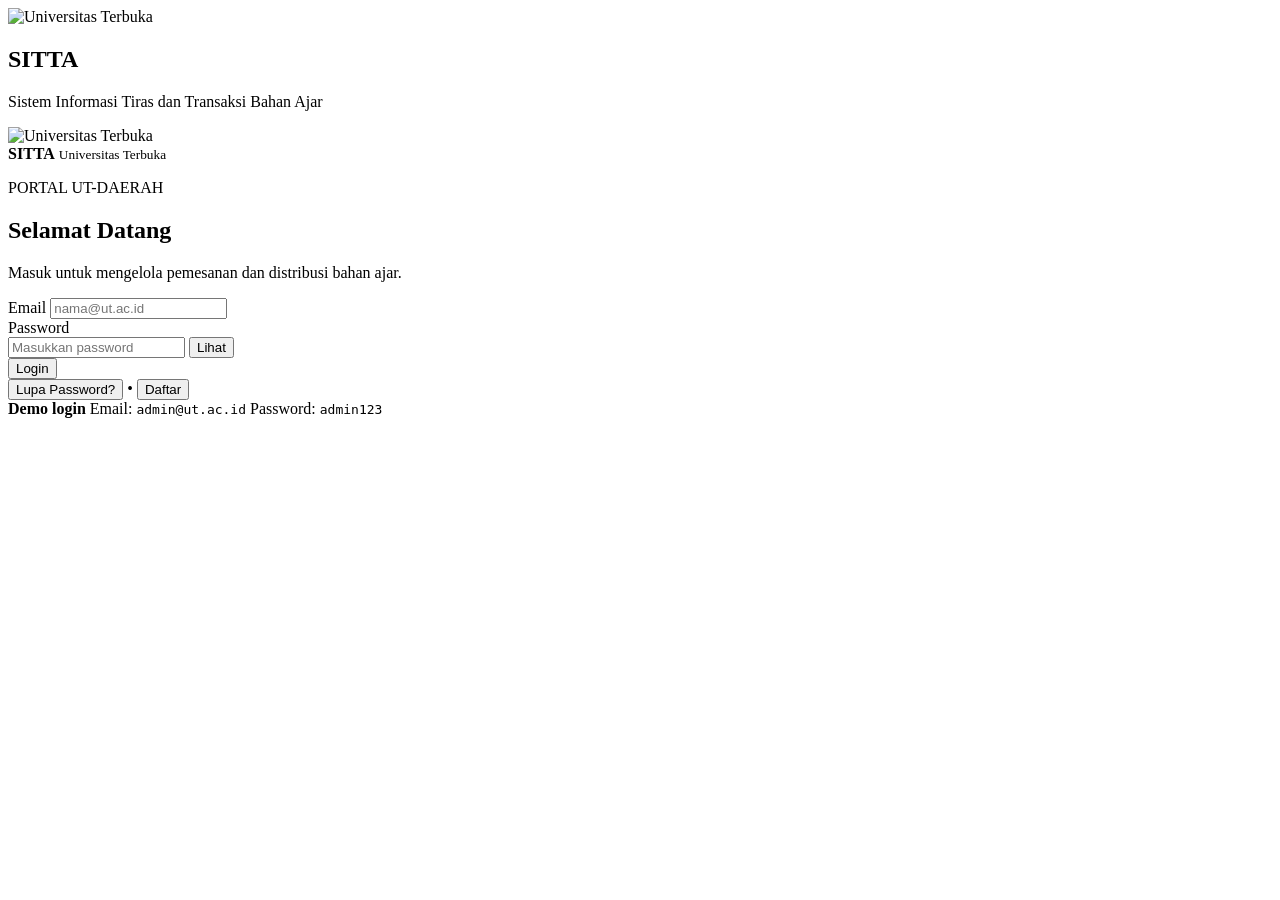
==== index.html @ a235c23b "Add files via upload" ====
<!DOCTYPE html>
<html lang="id">
<head>
  <meta charset="UTF-8" />
  <meta http-equiv="refresh" content="0; url=login.html" />
  <meta name="viewport" content="width=device-width, initial-scale=1.0" />
  <title>SITTA</title>
</head>
<body>
  <p>Membuka halaman login SITTA…</p>
</body>
</html>
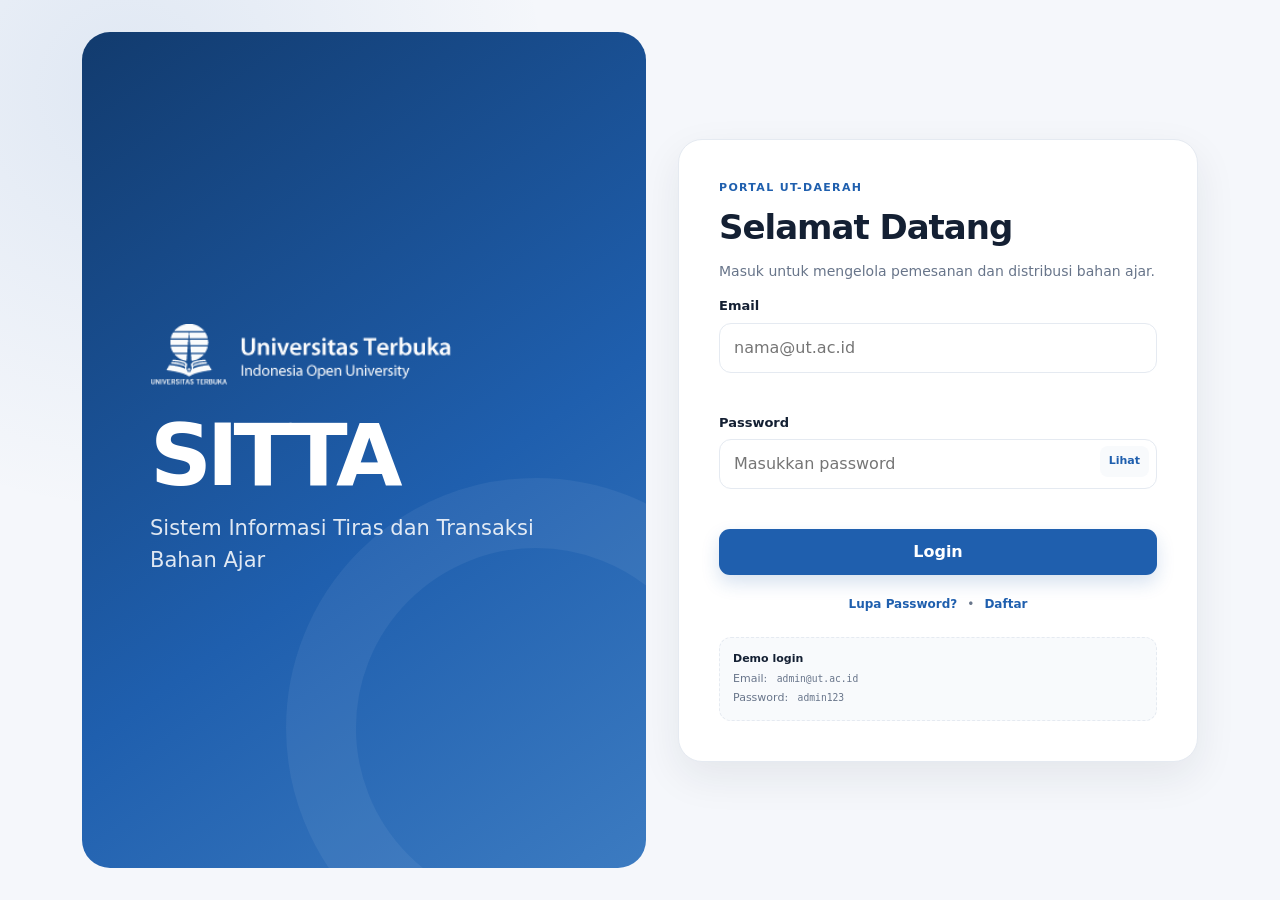
==== commit 1ac020b7: "Clean up copy files and update HTML pages" ====
--- a/index.html
+++ b/index.html
@@ -1,12 +1,12 @@
-<!DOCTYPE html>
-<html lang="id">
-<head>
-  <meta charset="UTF-8" />
-  <meta http-equiv="refresh" content="0; url=login.html" />
-  <meta name="viewport" content="width=device-width, initial-scale=1.0" />
-  <title>SITTA</title>
-</head>
-<body>
-  <p>Membuka halaman login SITTA…</p>
-</body>
-</html>
+<!DOCTYPE html>
+<html lang="id">
+<head>
+  <meta charset="UTF-8" />
+  <meta http-equiv="refresh" content="0; url=login.html" />
+  <meta name="viewport" content="width=device-width, initial-scale=1.0" />
+  <title>SITTA</title>
+</head>
+<body>
+  <p>Membuka halaman login SITTA…</p>
+</body>
+</html>
